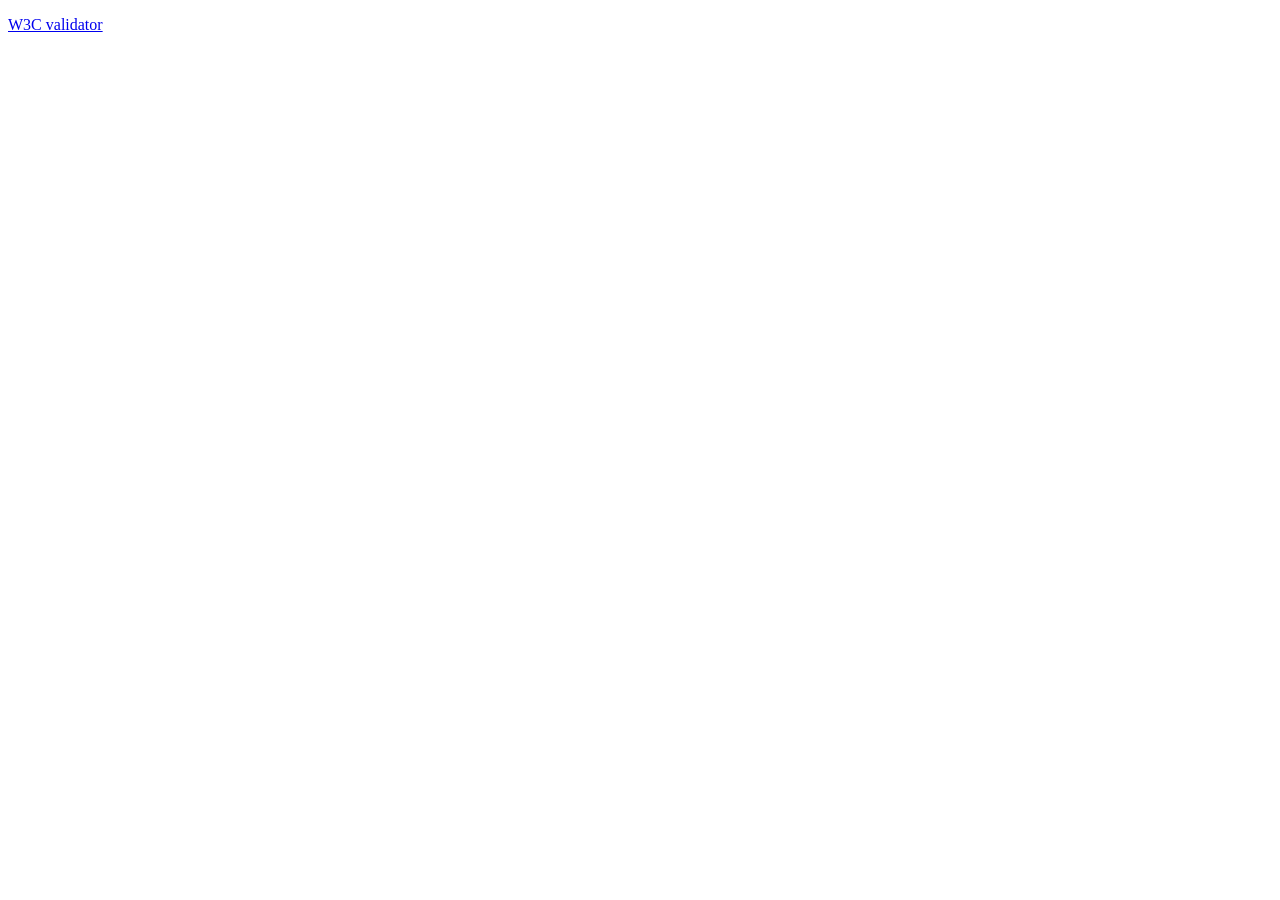
==== index.html @ 0163ed04 "Starter Code" ====
<!doctype html>
<html lang="en">

<!--
WRITTEN BY: Your name here
EMAIL: Your email here
-->

<head>
  <meta charset="utf-8">
  <meta name="author" content="Your name here">
  <meta name="description" content="description of your page">
   <!-- you would link to an external stylesheet here! -->
   <!-- you would also link to Bootstrap here! -->
  <title>title here</title>
</head>
<body>
  <p>
    <a href="http://validator.w3.org/check?uri=referer">
       W3C validator
    </a>
  </p>
</body>
</html>
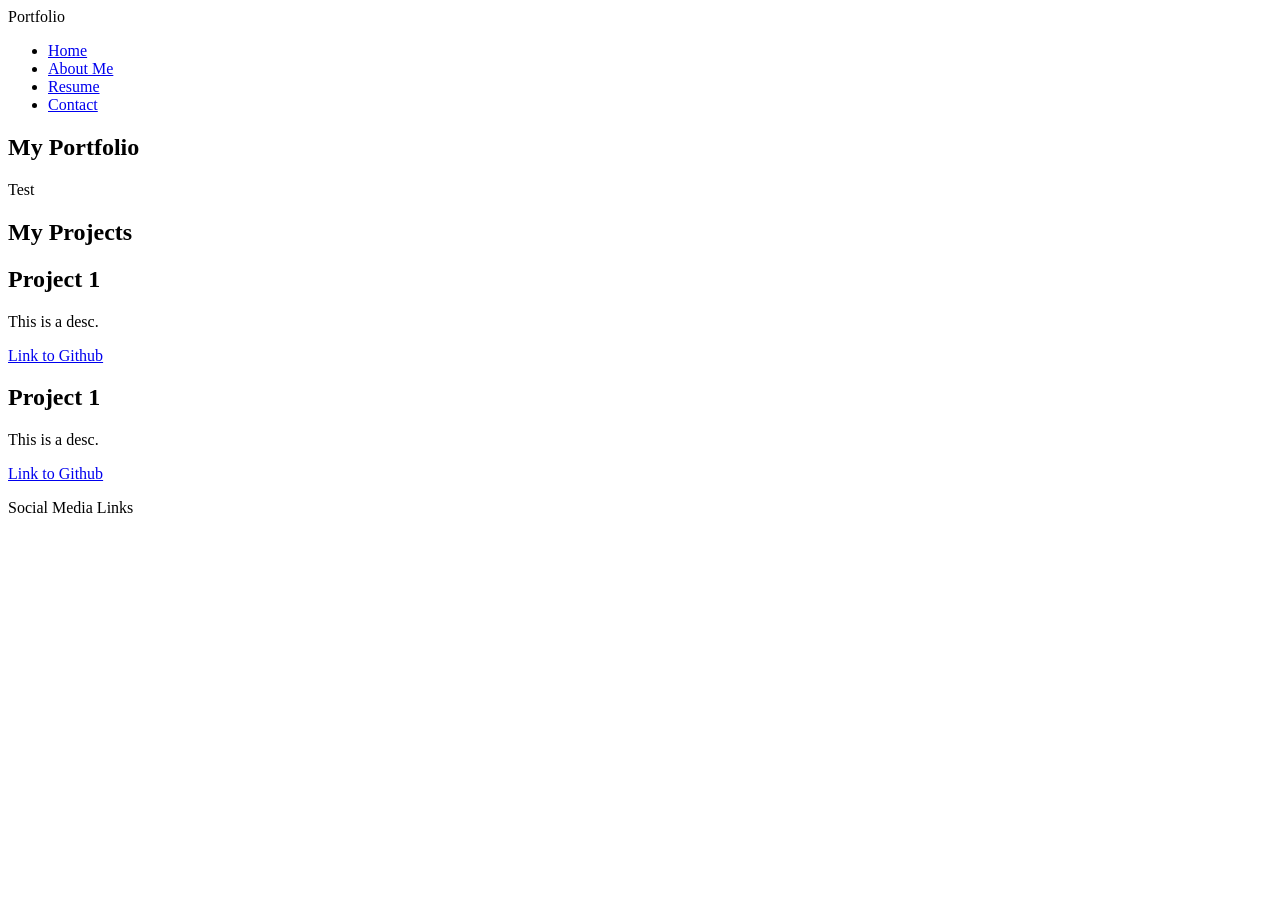
==== commit 6c96b951: "Added other files and basic html start" ====
--- a/index.html
+++ b/index.html
@@ -2,23 +2,57 @@
 <html lang="en">
 
 <!--
-WRITTEN BY: Your name here
-EMAIL: Your email here
+WRITTEN BY: Michael Nguyen
+EMAIL: michan14@uci.edu
 -->
 
 <head>
-  <meta charset="utf-8">
-  <meta name="author" content="Your name here">
-  <meta name="description" content="description of your page">
-   <!-- you would link to an external stylesheet here! -->
-   <!-- you would also link to Bootstrap here! -->
-  <title>title here</title>
+    <meta charset="utf-8">
+    <meta name="author" content="Michael Nguyen">
+    <meta name="description" content="Michael Nguyen;s Portfolio">
+    <meta name="viewport" content="width=device-width, initial-scale=1.0">
+    <link rel="stylesheet" href="cssFiles/style.css">
+    <!-- you would also link to Bootstrap here! -->
+    <title>Michael's Portfolio</title>
 </head>
+
 <body>
-  <p>
-    <a href="http://validator.w3.org/check?uri=referer">
-       W3C validator
-    </a>
-  </p>
+    <header>
+        <nav>
+            <div class="name">Portfolio</div>
+            <ul class="links">
+                <li><a href="index.html">Home</a></li>
+                <li><a href="about.html">About Me</a></li>
+                <li><a href="resume.html">Resume</a></li>
+                <li><a href="contact.html">Contact</a></li>
+            </ul>
+        </nav>
+    </header>
+
+    <main>
+        <section id = "intro">
+            <h1>My Portfolio</h1>
+            <p>Test</p>
+        </section>
+
+        <section id="projects">
+            <h1>My Projects</h1>
+            <div class="project_section">
+                <h2>Project 1</h2>
+                <p>This is a desc.</p>
+                <a href="#">Link to Github</a>
+            </div>
+            <div class="project_section">
+                <h2>Project 1</h2>
+                <p>This is a desc.</p>
+                <a href="#">Link to Github</a>
+            </div>
+        </section>
+
+        <footer>
+            <p>Social Media Links</p>
+        </footer>
+    </main>
+
 </body>
 </html>
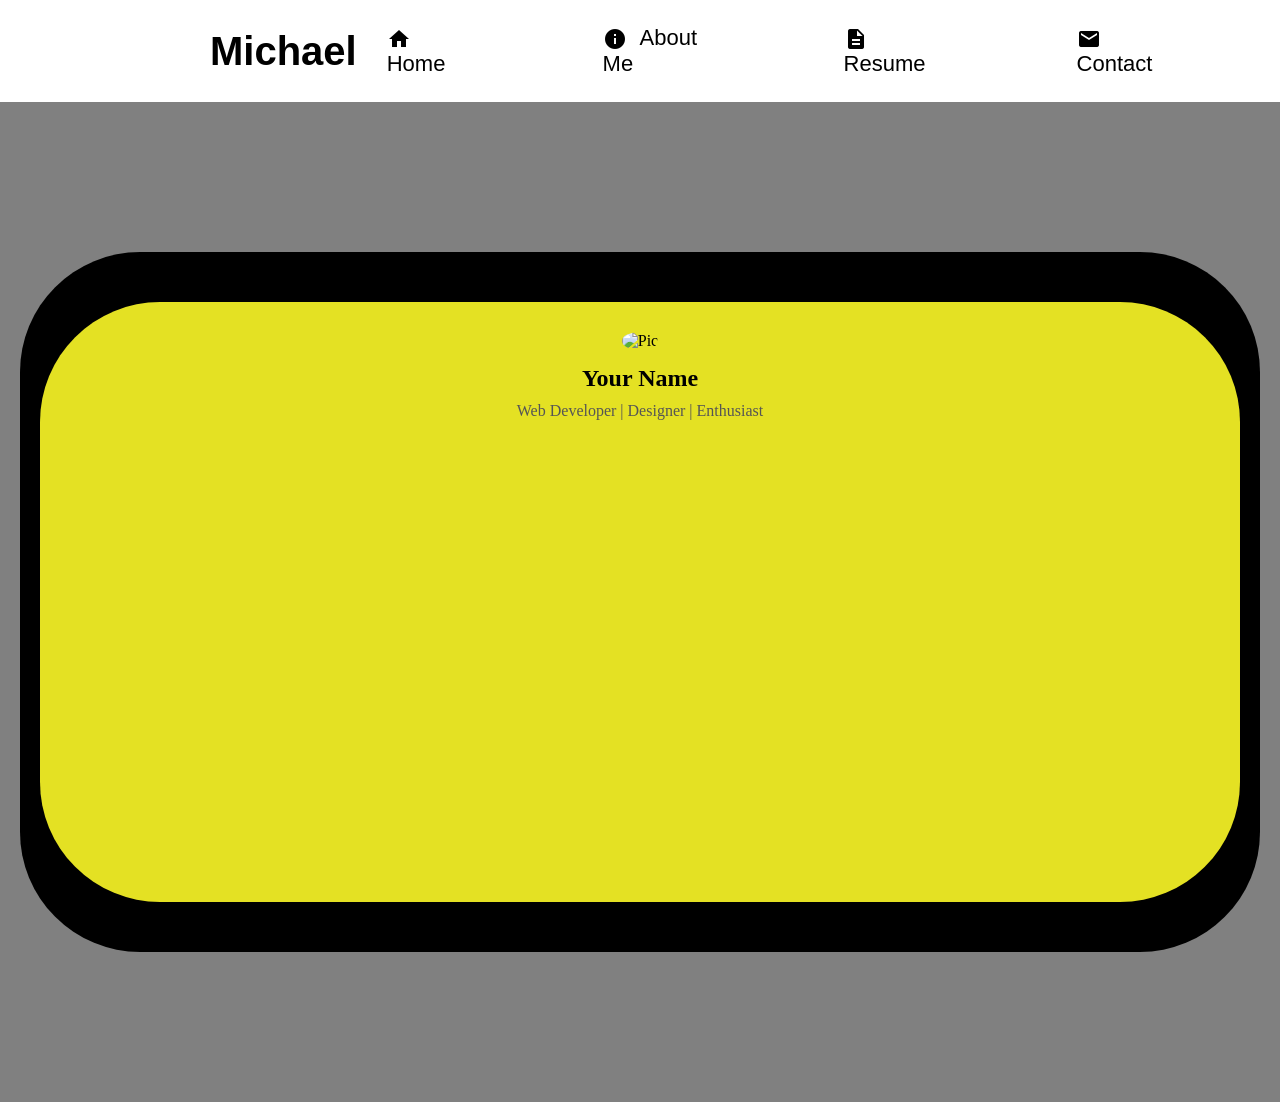
==== commit a6ea4b79: "Got a background" ====
--- a/index.html
+++ b/index.html
@@ -9,50 +9,36 @@
 <head>
     <meta charset="utf-8">
     <meta name="author" content="Michael Nguyen">
-    <meta name="description" content="Michael Nguyen;s Portfolio">
+    <meta name="description" content="Michael Nguyen's Portfolio">
     <meta name="viewport" content="width=device-width, initial-scale=1.0">
     <link rel="stylesheet" href="cssFiles/style.css">
+    <link href="https://fonts.googleapis.com/icon?family=Material+Icons" rel="stylesheet">
     <!-- you would also link to Bootstrap here! -->
     <title>Michael's Portfolio</title>
 </head>
 
 <body>
     <header>
-        <nav>
-            <div class="name">Portfolio</div>
-            <ul class="links">
-                <li><a href="index.html">Home</a></li>
-                <li><a href="about.html">About Me</a></li>
-                <li><a href="resume.html">Resume</a></li>
-                <li><a href="contact.html">Contact</a></li>
-            </ul>
-        </nav>
+        <div class="name">Michael</div>
+            <nav>
+                <a href="index.html"><span class="material-icons">home</span> Home</a>
+                <a href="about.html"><span class="material-icons">info</span> About Me</a>
+                <a href="resume.html"><span class="material-icons">description</span> Resume</a>
+                <a href="contact.html"><span class="material-icons">mail</span> Contact</a>
+            </nav>        
     </header>
-
-    <main>
-        <section id = "intro">
-            <h1>My Portfolio</h1>
-            <p>Test</p>
-        </section>
-
-        <section id="projects">
-            <h1>My Projects</h1>
-            <div class="project_section">
-                <h2>Project 1</h2>
-                <p>This is a desc.</p>
-                <a href="#">Link to Github</a>
+    <div class="outer-background-wrapper">
+        <div class="outer-background">
+            <div class="inner-background">
+                <img src="#" alt="Pic" class="profile-picture">
+                <div class="info">
+                    <h3>Your Name</h3>
+                    <p>Web Developer | Designer | Enthusiast</p>
+                </div>
             </div>
-            <div class="project_section">
-                <h2>Project 1</h2>
-                <p>This is a desc.</p>
-                <a href="#">Link to Github</a>
-            </div>
-        </section>
-
-        <footer>
-            <p>Social Media Links</p>
-        </footer>
-    </main>
+        </div>
+    </div>
+    
 
 </body>
-</html>
+</html>
--- a/cssFiles/style.css
+++ b/cssFiles/style.css
@@ -0,0 +1,104 @@
+* {
+    margin: 0;
+    padding: 0;
+    box-sizing: border-box;
+}
+
+.material-icons {
+    color: black;
+    vertical-align: middle;
+    margin-right: 8px;
+}
+
+header {
+    background: white;
+    padding: 10px;
+    position: sticky;
+    top: 0;
+    z-index: 1000;
+    display: flex;
+    justify-content: space-between;
+    align-items: center;
+    
+}
+
+.name {
+    font-size: 40px;
+    font-weight: bold;
+    color: black;
+    display: flex;
+    align-items: center;
+    font-family:'Gill Sans', 'Gill Sans MT', Calibri, 'Trebuchet MS', sans-serif;
+    margin-left: 200px;
+}
+
+nav {
+    display: flex;
+    gap: 5px;
+}
+
+nav a {
+    color: black;
+    text-decoration: none;
+    padding: 15px 30px;
+    font-family: 'Gill Sans', 'Gill Sans MT', Calibri, 'Trebuchet MS', sans-serif;
+    transition: background 0.3s;
+    margin-right: 80px;
+    font-size: 22px;
+}
+
+nav a:hover {
+    background: rgb(224, 219, 219);
+}
+
+.outer-background {
+    background-color: black;
+    border-radius: 120px;
+    padding: 20px;
+    max-width: 1300px;
+    min-height: 700px;
+    margin: 100px auto;
+    display: flex;
+    justify-content: center;
+    align-items: center;
+}
+
+.inner-background {
+    background-color: rgb(228, 225, 35);
+    border-radius: 120px;
+    padding: 30px;
+    min-height: 600px;
+    min-width: 1200px;
+    text-align: center;
+}
+
+.outer-background-wrapper {
+    background-color: grey;
+    padding: 40px;
+    max-width: 3000px;
+    min-height: 1000px;
+    margin: auto;
+    display: flex;
+    justify-content: center;
+    align-items: center;
+}
+
+.profile-picture {
+    width: 100px;
+    height: 100px;
+    border-radius: 50%; /* Makes the image circular */
+    object-fit: cover;
+    margin-bottom: 15px;
+}
+
+.info h3 {
+    margin: 0;
+    font-size: 1.5em;
+    color: black;
+}
+
+.info p {
+    margin-top: 10px;
+    font-size: 1em;
+    color: #555;
+}
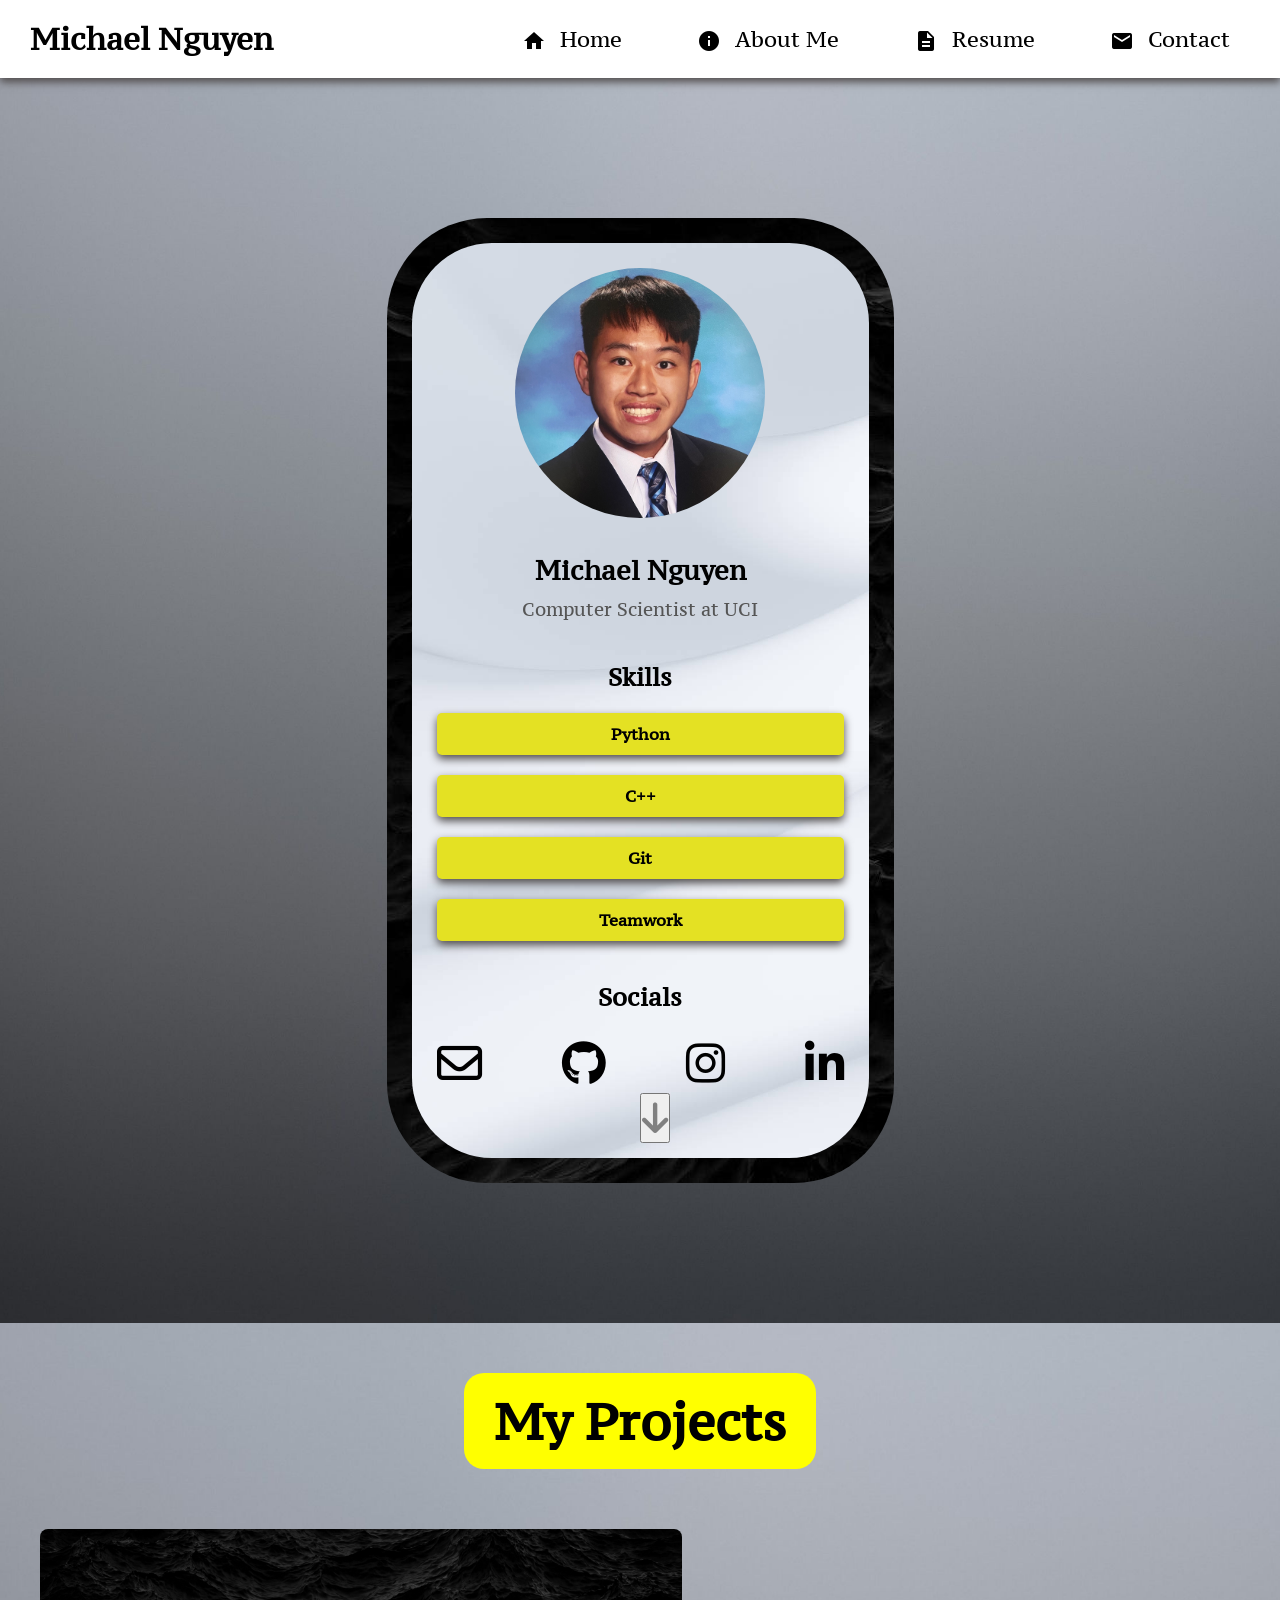
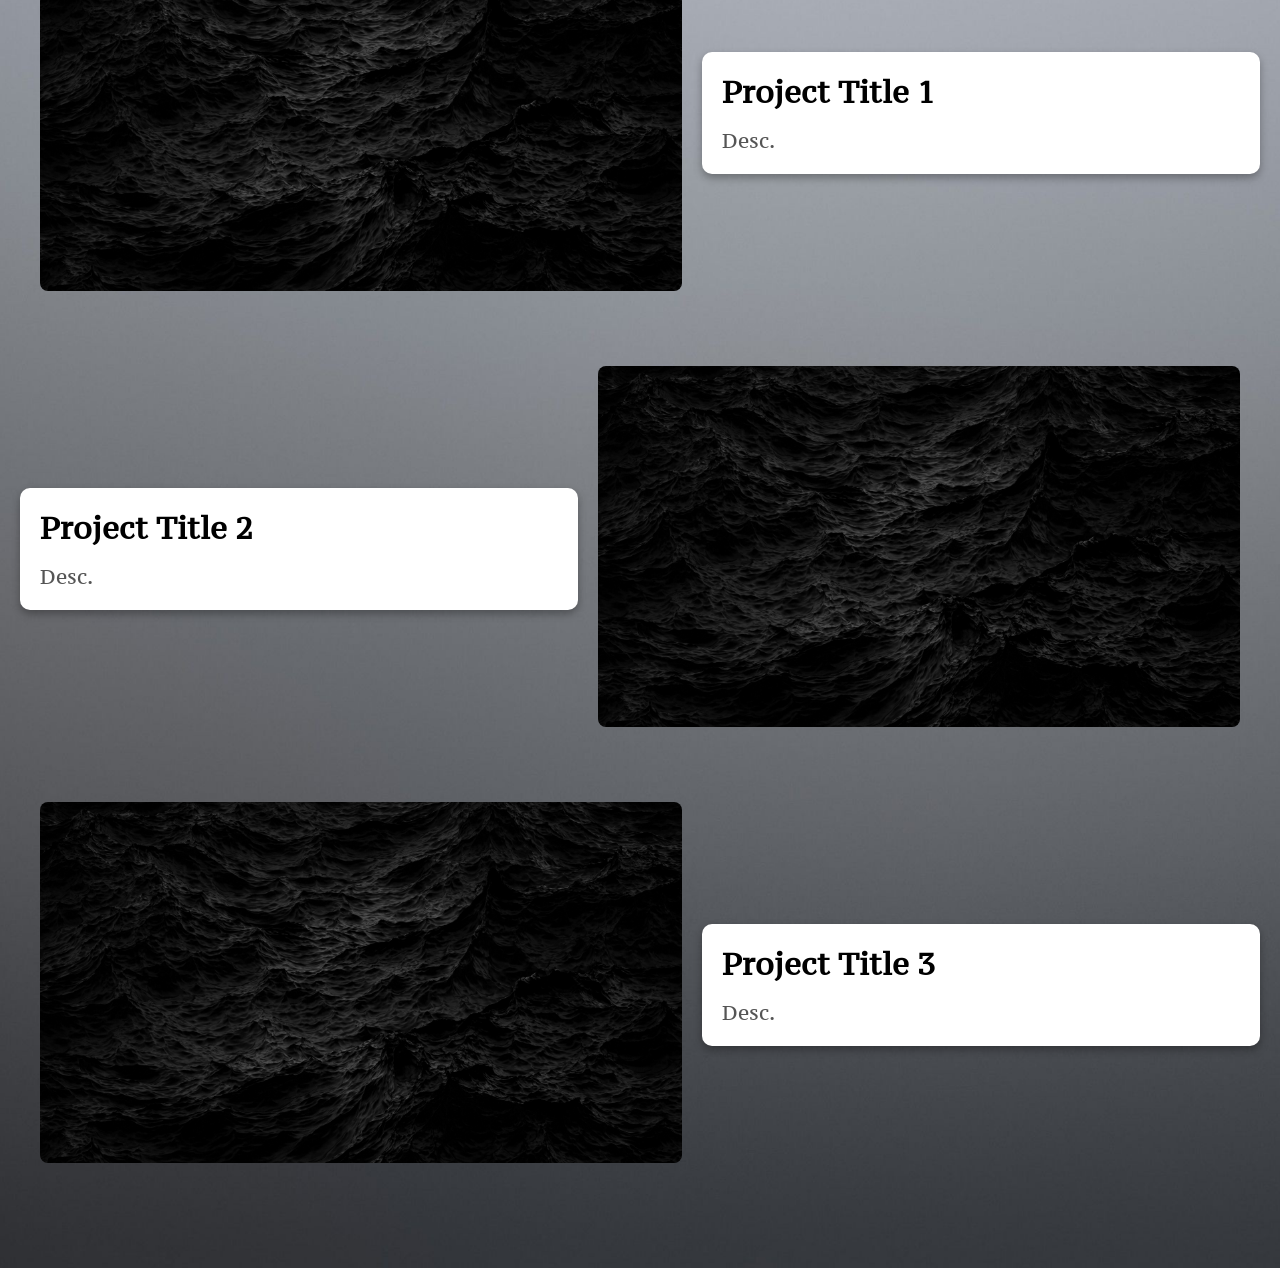
==== commit 29649999: "Almost finished home page" ====
--- a/index.html
+++ b/index.html
@@ -12,14 +12,19 @@
     <meta name="description" content="Michael Nguyen's Portfolio">
     <meta name="viewport" content="width=device-width, initial-scale=1.0">
     <link rel="stylesheet" href="cssFiles/style.css">
+    <link rel="stylesheet" href="cssFiles/resolution.css">
     <link href="https://fonts.googleapis.com/icon?family=Material+Icons" rel="stylesheet">
+    <link href="https://fonts.googleapis.com/css2?family=PT+Serif+Caption:ital@0;1&display=swap" rel="stylesheet">
+    <link href="https://cdnjs.cloudflare.com/ajax/libs/font-awesome/6.0.0-beta3/css/all.min.css" rel="stylesheet">
     <!-- you would also link to Bootstrap here! -->
     <title>Michael's Portfolio</title>
 </head>
 
 <body>
+
+    <!-- Header -->
     <header>
-        <div class="name">Michael</div>
+        <div class="name">Michael Nguyen</div>
             <nav>
                 <a href="index.html"><span class="material-icons">home</span> Home</a>
                 <a href="about.html"><span class="material-icons">info</span> About Me</a>
@@ -27,18 +32,92 @@
                 <a href="contact.html"><span class="material-icons">mail</span> Contact</a>
             </nav>        
     </header>
+
+    <!-- Backgrounds -->
     <div class="outer-background-wrapper">
         <div class="outer-background">
             <div class="inner-background">
-                <img src="#" alt="Pic" class="profile-picture">
-                <div class="info">
-                    <h3>Your Name</h3>
-                    <p>Web Developer | Designer | Enthusiast</p>
-                </div>
+                <img src="imgs/mePic.jpg" alt="Michael Nguyen Picture" class="profile-picture">
+
+                <!-- Info -->
+                <section class="info">
+                    <h2>Michael Nguyen</h2>
+                    <p>Computer Scientist at UCI</p>
+                </section>
+                
+                <!-- Skill Boxes -->
+                <section class="skills-section">
+                    <h2>Skills</h2>
+                    <div class="skills">
+                        <div class="skill-box">Python</div>
+                        <div class="skill-box">C++</div>
+                        <div class="skill-box">Git</div>
+                        <div class="skill-box">Teamwork</div>
+                    </div>
+                </section>
+                
+                <!-- Socials -->
+                <section class="contact-section">
+                    <h2>Socials</h2>
+                    <div class="social-media">
+                        <a href="mailto:michael_n35@yahoo.com" target="_blank" class="social-icon">
+                            <i class="fa-regular fa-envelope"></i>
+                        </a>
+                        <a href="https://github.com/Cerion01" target="_blank" class="social-icon">
+                            <i class="fab fa-github"></i>
+                        </a>
+                        <a href="https://www.instagram.com/m1chael_w1n/" target="_blank" class="social-icon">
+                            <i class="fab fa-instagram"></i>
+                        </a>
+                        <a href="https://www.linkedin.com/in/michael-nguyen-cerion01/" target="_blank" class="social-icon">
+                            <i class="fab fa-linkedin-in"></i>
+                        </a>
+                    </div>
+                    <div class="arrow">
+                        <button class="scroll-arrow">
+                            <i class="fas fa-arrow-down"></i>
+                        </button>
+                    </div>
+                </section>
             </div>
         </div>
     </div>
-    
 
+    <!-- Projects -->
+    <section id="projects">
+        <h2>My Projects</h2>
+
+        <div class="project">
+            <div class="project-image">
+                <img src="imgs/blackBackground.jpg" alt="Project 1">
+            </div>
+            <div class="project-text">
+                <h3>Project Title 1</h3>
+                <p>Desc.</p>
+            </div>
+        </div>
+
+        <div class="project reverse">
+            <div class="project-image">
+                <img src="imgs/blackBackground.jpg" alt="Project 2">
+            </div>
+            <div class="project-text">
+                <h3>Project Title 2</h3>
+                <p>Desc.</p>
+            </div>
+        </div>
+
+        <div class="project">
+            <div class="project-image">
+                <img src="imgs/blackBackground.jpg" alt="Project 3">
+            </div>
+            <div class="project-text">
+                <h3>Project Title 3</h3>
+                <p>Desc.</p>
+            </div>
+        </div>
+    </section>
+
+    <script src="script.js"></script><script src="script.js"></script>
 </body>
-</html>+</html>
--- a/cssFiles/style.css
+++ b/cssFiles/style.css
@@ -2,6 +2,7 @@
     margin: 0;
     padding: 0;
     box-sizing: border-box;
+    font-family: 'PT Serif Caption', serif;
 }
 
 .material-icons {
@@ -19,17 +20,17 @@
     display: flex;
     justify-content: space-between;
     align-items: center;
-    
+    box-shadow: 0 4px 8px rgb(80, 76, 76);
 }
 
 .name {
-    font-size: 40px;
+    font-size: 30px;
     font-weight: bold;
     color: black;
     display: flex;
     align-items: center;
-    font-family:'Gill Sans', 'Gill Sans MT', Calibri, 'Trebuchet MS', sans-serif;
-    margin-left: 200px;
+    font-family: 'PT Serif Caption', serif;
+    margin-left: 20px;
 }
 
 nav {
@@ -41,10 +42,10 @@
     color: black;
     text-decoration: none;
     padding: 15px 30px;
-    font-family: 'Gill Sans', 'Gill Sans MT', Calibri, 'Trebuchet MS', sans-serif;
+    font-family: 'PT Serif Caption', serif;
     transition: background 0.3s;
-    margin-right: 80px;
-    font-size: 22px;
+    margin-right: 10px;
+    font-size: 21px;
 }
 
 nav a:hover {
@@ -52,11 +53,11 @@
 }
 
 .outer-background {
-    background-color: black;
-    border-radius: 120px;
-    padding: 20px;
-    max-width: 1300px;
-    min-height: 700px;
+    background-image: url(../imgs/blackBackground.jpg);
+    border-radius: 100px;
+    padding: 40px;
+    max-width: 1600px;
+    min-height: 800px;
     margin: 100px auto;
     display: flex;
     justify-content: center;
@@ -64,16 +65,22 @@
 }
 
 .inner-background {
-    background-color: rgb(228, 225, 35);
-    border-radius: 120px;
-    padding: 30px;
-    min-height: 600px;
-    min-width: 1200px;
+    background-image: url(../imgs/whiteBackground.jpg);
+    border-radius: 80px;
+    padding: 40px;
+    min-height: 720px;
+    min-width: 1400px;
     text-align: center;
+    background-size: cover;
+    background-repeat: no-repeat;
+    background-position: 0 0;
+    animation: moveBackground 40s linear infinite;
 }
 
 .outer-background-wrapper {
-    background-color: grey;
+    background-image: url(../imgs/grayBackground.jpg);
+    background-size: cover;
+    background-position: center center;
     padding: 40px;
     max-width: 3000px;
     min-height: 1000px;
@@ -84,21 +91,177 @@
 }
 
 .profile-picture {
-    width: 100px;
-    height: 100px;
-    border-radius: 50%; /* Makes the image circular */
+    width: 300px;
+    height: 300px;
+    border-radius: 50%;
     object-fit: cover;
-    margin-bottom: 15px;
-}
-
-.info h3 {
+    margin-bottom: 30px;
+}
+
+.info h2 {
     margin: 0;
-    font-size: 1.5em;
-    color: black;
+    font-size: 30px;
+    color: black;
+    font-family: 'PT Serif Caption', serif;
 }
 
 .info p {
     margin-top: 10px;
-    font-size: 1em;
+    font-size: 20px;
     color: #555;
-}+    font-family: 'PT Serif Caption', serif;
+}
+
+.skills-section, .contact-section {
+    text-align: center;
+    margin: 40px auto;
+    max-width: 800px;
+    font-family: 'PT Serif Caption', serif;
+}
+
+.skills {
+    display: flex;
+    justify-content: space-around;
+    margin-top: 20px;
+    font-family: 'PT Serif Caption', serif;
+}
+
+.skill-box {
+    background: rgb(228, 225, 35);
+    padding: 10px 20px;
+    border-radius: 5px;
+    box-shadow: 0 4px 8px rgb(80, 76, 76);
+    font-weight: bold;
+    font-family: 'PT Serif Caption', serif;
+}
+
+.social-media {
+    display: flex;
+    justify-content: center;
+    gap: 80px;
+    margin-top: 20px;
+}
+
+.social-icon {
+    text-decoration: none;
+    color: #000000;
+    font-size: 45px;
+    transition: color 0.3s ease, transform 0.3s ease;
+}
+
+.social-icon:hover {
+    color: #0077b5;
+    transform: scale(1.2);
+}
+
+
+@keyframes moveBackground {
+    0% {
+        background-position: 0 0;
+    }
+    50% {
+        background-position: 100% 100%;
+    }
+    100% {
+        background-position: 0 0;
+    }
+}
+
+.scroll-arrow {
+    position: absolute;
+    font-size: 35px;
+    color: gray;
+    animation: bounce 1.5s infinite;
+}
+
+.scroll-arrow:hover {
+    color: black;
+}
+
+html {
+    scroll-behavior: smooth;
+}
+
+@keyframes bounce {
+    0%, 20%, 50%, 80%, 100% {
+        transform: translate(-50%, 0);
+    }
+    40% {
+        transform: translate(-50%, -10px);
+    }
+    60% {
+        transform: translate(-50%, -5px);
+    }
+}
+
+#projects {
+    padding: 50px 20px;
+    background-image: url(../imgs/grayBackground.jpg);
+    background-size: cover;
+    background-position: center center;
+    text-align: center;
+}
+
+#projects h2 {
+    font-size: 50px;
+    margin-bottom: 40px;
+    background-color: yellow;
+    padding: 15px 30px;
+    border-radius: 20px;
+    display: inline-block;
+    font-family: 'PT Serif Caption', serif;
+}
+
+.project {
+    display: flex;
+    justify-content: center;
+    align-items: center;
+    margin-bottom: 30px;
+}
+
+.project-image {
+    flex: 1;
+    max-width: 60%;
+    padding: 20px;
+}
+
+.project-image img {
+    width: 100%;
+    border-radius: 8px;
+    height: auto;
+}
+
+.project-text {
+    flex: 1;
+    max-width: 45%;
+    padding: 20px;
+    text-align: left;
+    background-color: white;
+    border-radius: 10px;
+    box-shadow: 0 4px 8px rgba(0, 0, 0, 0.3);
+    font-family: 'PT Serif Caption', serif;
+}
+
+.project-text h3 {
+    font-size: 30px;
+    margin-bottom: 15px;
+    font-family: 'PT Serif Caption', serif;
+}
+
+.project-text p {
+    font-size: 20px;
+    color: #555;
+    font-family: 'PT Serif Caption', serif;
+}
+
+.reverse {
+    flex-direction: row-reverse;
+}
+
+.reverse .project-image {
+    padding-right: 20px;
+}
+
+.reverse .project-text {
+    padding-left: 20px;
+}
--- a/cssFiles/resolution.css
+++ b/cssFiles/resolution.css
@@ -0,0 +1,143 @@
+@media (max-width: 1500px) {
+    .outer-background, .inner-background {
+        max-width: 95%;
+        padding: 25px;
+    }
+
+    .inner-background {
+        min-width: 100%;
+    }
+
+    .profile-picture {
+        width: 250px;
+        height: 250px;
+    }
+
+    .info h2 {
+        font-size: 26px;
+    }
+
+    .info p {
+        font-size: 18px;
+    }
+
+    .skills {
+        flex-direction: column;
+        gap: 20px;
+    }
+
+    .skill-box {
+        padding: 10px;
+    }
+}
+
+@media (max-width: 1200px) {
+    .outer-background, .inner-background {
+        max-width: 90%;
+        padding: 20px;
+    }
+
+    .inner-background {
+        min-width: 100%;
+    }
+
+    .profile-picture {
+        width: 200px;
+        height: 200px;
+    }
+
+    .info h2 {
+        font-size: 24px;
+    }
+
+    .info p {
+        font-size: 18px;
+    }
+
+    .skills {
+        flex-direction: column;
+    }
+}
+
+@media (max-width: 768px) {
+    header {
+        flex-direction: column;
+        padding: 20px;
+    }
+
+    .name {
+        font-size: 24px;
+        margin-left: 0;
+        text-align: center;
+    }
+
+    nav {
+        flex-wrap: wrap;
+        justify-content: center;
+        gap: 10px;
+    }
+
+    nav a {
+        padding: 10px 20px;
+        font-size: 18px;
+        margin-right: 0;
+    }
+
+    .outer-background-wrapper {
+        padding: 20px;
+    }
+
+    .skills {
+        flex-direction: column;
+        gap: 20px;
+    }
+
+    .skill-box {
+        padding: 10px;
+    }
+
+    .project {
+        flex-direction: column;
+        align-items: center;
+    }
+
+    .project-image, .project-text {
+        max-width: 100%;
+        padding: 10px;
+    }
+}
+
+@media (max-width: 550px) {
+    .social-media {
+        gap: 40px;
+    }
+}
+
+@media (max-width: 480px) {
+    .profile-picture {
+        width: 150px;
+        height: 150px;
+    }
+
+    .info h2 {
+        font-size: 20px;
+    }
+
+    .info p {
+        font-size: 16px;
+    }
+}
+
+@media (max-width: 420px) {
+    .social-media {
+        gap: 30px;
+    }
+
+    .social-icon {
+        font-size: 20px;
+    }
+
+    .scroll-arrow {
+        font-size: 20px;
+    }
+}
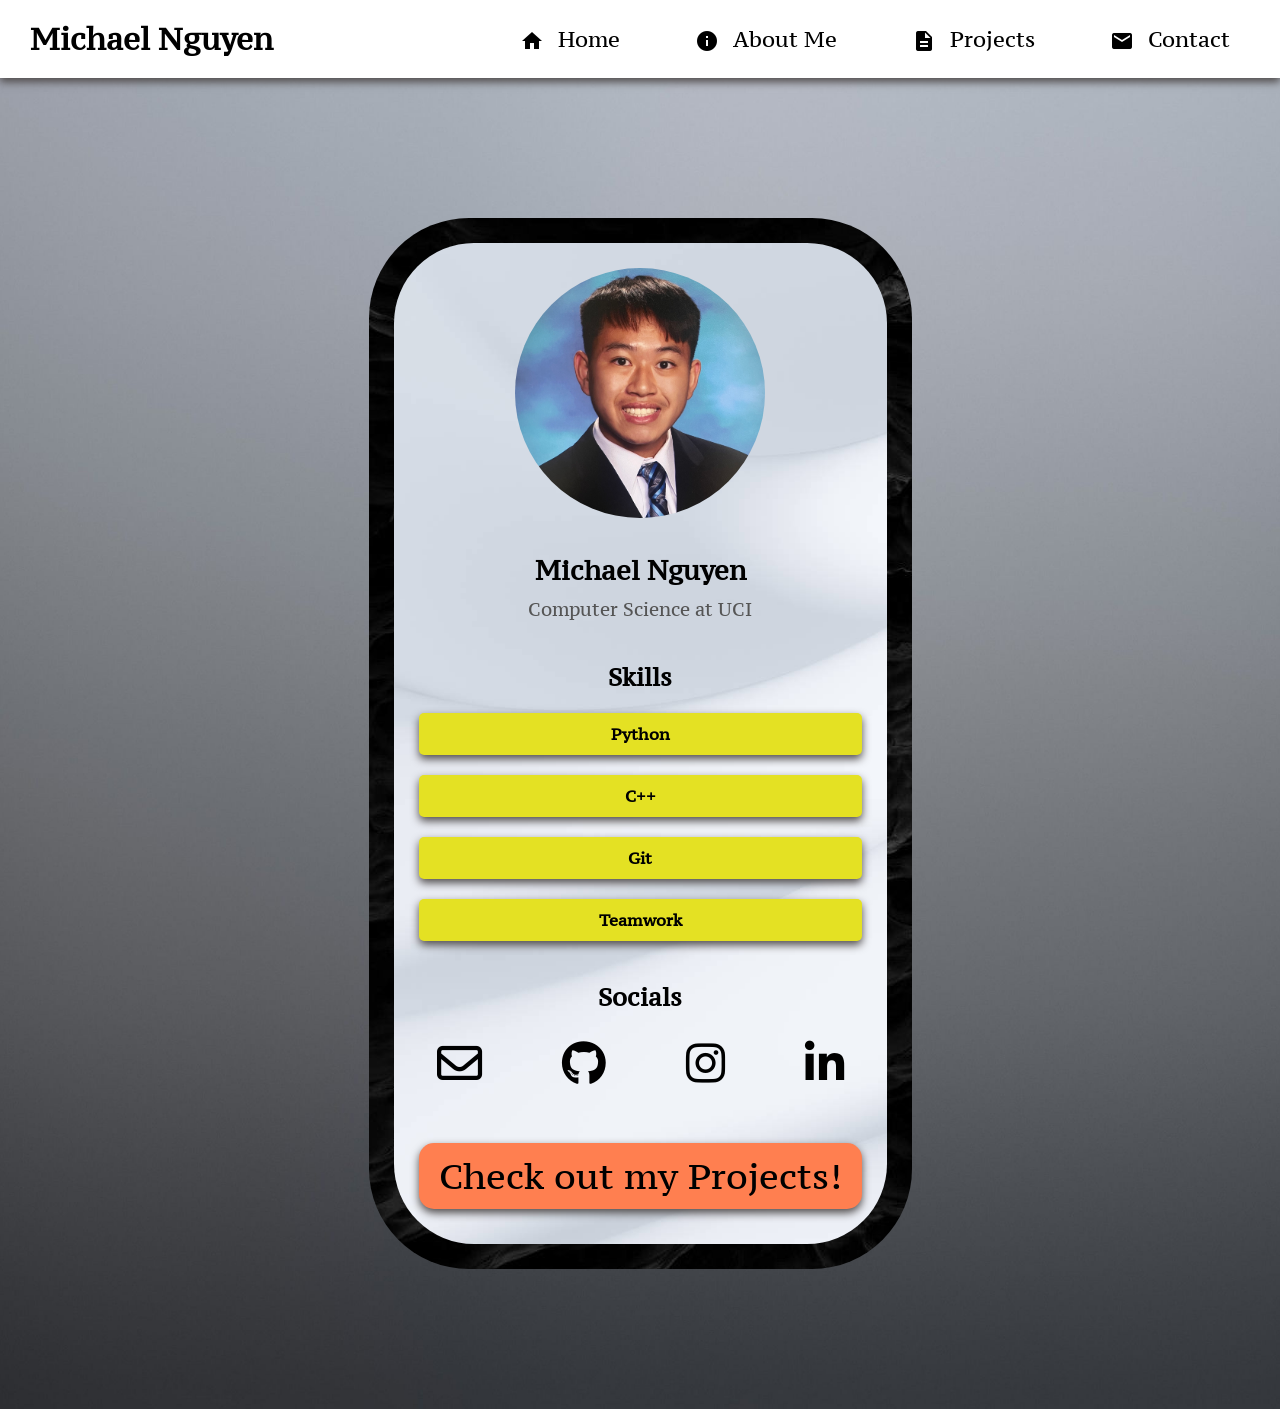
==== commit 21360886: "Moved projects to new page, added button" ====
--- a/index.html
+++ b/index.html
@@ -11,8 +11,8 @@
     <meta name="author" content="Michael Nguyen">
     <meta name="description" content="Michael Nguyen's Portfolio">
     <meta name="viewport" content="width=device-width, initial-scale=1.0">
-    <link rel="stylesheet" href="cssFiles/style.css">
-    <link rel="stylesheet" href="cssFiles/resolution.css">
+    <link rel="stylesheet" href="cssFiles/indexStyle.css">
+    <link rel="stylesheet" href="cssFiles/indexResolution.css">
     <link href="https://fonts.googleapis.com/icon?family=Material+Icons" rel="stylesheet">
     <link href="https://fonts.googleapis.com/css2?family=PT+Serif+Caption:ital@0;1&display=swap" rel="stylesheet">
     <link href="https://cdnjs.cloudflare.com/ajax/libs/font-awesome/6.0.0-beta3/css/all.min.css" rel="stylesheet">
@@ -28,7 +28,7 @@
             <nav>
                 <a href="index.html"><span class="material-icons">home</span> Home</a>
                 <a href="about.html"><span class="material-icons">info</span> About Me</a>
-                <a href="resume.html"><span class="material-icons">description</span> Resume</a>
+                <a href="projects.html"><span class="material-icons">description</span> Projects</a>
                 <a href="contact.html"><span class="material-icons">mail</span> Contact</a>
             </nav>        
     </header>
@@ -42,7 +42,7 @@
                 <!-- Info -->
                 <section class="info">
                     <h2>Michael Nguyen</h2>
-                    <p>Computer Scientist at UCI</p>
+                    <p>Computer Science at UCI</p>
                 </section>
                 
                 <!-- Skill Boxes -->
@@ -73,51 +73,17 @@
                             <i class="fab fa-linkedin-in"></i>
                         </a>
                     </div>
-                    <div class="arrow">
-                        <button class="scroll-arrow">
-                            <i class="fas fa-arrow-down"></i>
-                        </button>
-                    </div>
                 </section>
+
+                <!-- Projects Button -->
+                <section>
+                    <a href="projects.html" class="projects-button">
+                        Check out my Projects!
+                    </a>
+                </section>
+
             </div>
         </div>
     </div>
-
-    <!-- Projects -->
-    <section id="projects">
-        <h2>My Projects</h2>
-
-        <div class="project">
-            <div class="project-image">
-                <img src="imgs/blackBackground.jpg" alt="Project 1">
-            </div>
-            <div class="project-text">
-                <h3>Project Title 1</h3>
-                <p>Desc.</p>
-            </div>
-        </div>
-
-        <div class="project reverse">
-            <div class="project-image">
-                <img src="imgs/blackBackground.jpg" alt="Project 2">
-            </div>
-            <div class="project-text">
-                <h3>Project Title 2</h3>
-                <p>Desc.</p>
-            </div>
-        </div>
-
-        <div class="project">
-            <div class="project-image">
-                <img src="imgs/blackBackground.jpg" alt="Project 3">
-            </div>
-            <div class="project-text">
-                <h3>Project Title 3</h3>
-                <p>Desc.</p>
-            </div>
-        </div>
-    </section>
-
-    <script src="script.js"></script><script src="script.js"></script>
 </body>
 </html>
--- a/cssFiles/indexStyle.css
+++ b/cssFiles/indexStyle.css
@@ -0,0 +1,201 @@
+* {
+    margin: 0;
+    padding: 0;
+    box-sizing: border-box;
+    font-family: 'PT Serif Caption', serif;
+}
+
+.material-icons {
+    color: black;
+    vertical-align: middle;
+    margin-right: 8px;
+}
+
+header {
+    background: white;
+    padding: 10px;
+    position: sticky;
+    top: 0;
+    z-index: 1000;
+    display: flex;
+    justify-content: space-between;
+    align-items: center;
+    box-shadow: 0 4px 8px rgb(80, 76, 76);
+}
+
+.name {
+    font-size: 30px;
+    font-weight: bold;
+    color: black;
+    display: flex;
+    align-items: center;
+    font-family: 'PT Serif Caption', serif;
+    margin-left: 20px;
+}
+
+nav {
+    display: flex;
+    gap: 5px;
+}
+
+nav a {
+    color: black;
+    text-decoration: none;
+    padding: 15px 30px;
+    font-family: 'PT Serif Caption', serif;
+    transition: background 0.3s;
+    margin-right: 10px;
+    font-size: 21px;
+}
+
+nav a:hover {
+    background: rgb(224, 219, 219);
+}
+
+.outer-background {
+    background-image: url(../imgs/blackBackground.jpg);
+    border-radius: 100px;
+    padding: 40px;
+    max-width: 1600px;
+    min-height: 1000px;
+    margin: 100px auto;
+    display: flex;
+    justify-content: center;
+    align-items: center;
+}
+
+.inner-background {
+    background-image: url(../imgs/whiteBackground.jpg);
+    border-radius: 80px;
+    padding: 40px;
+    min-height: 900px;
+    min-width: 1400px;
+    text-align: center;
+    background-size: cover;
+    background-repeat: no-repeat;
+    background-position: 0 0;
+    animation: moveBackground 40s linear infinite;
+}
+
+.outer-background-wrapper {
+    background-image: url(../imgs/grayBackground.jpg);
+    background-size: cover;
+    background-position: center center;
+    padding: 40px;
+    max-width: 3000px;
+    min-height: 1000px;
+    margin: auto;
+    display: flex;
+    justify-content: center;
+    align-items: center;
+}
+
+.profile-picture {
+    width: 300px;
+    height: 300px;
+    border-radius: 50%;
+    object-fit: cover;
+    margin-bottom: 30px;
+}
+
+.info h2 {
+    margin: 0;
+    font-size: 30px;
+    color: black;
+    font-family: 'PT Serif Caption', serif;
+}
+
+.info p {
+    margin-top: 10px;
+    font-size: 20px;
+    color: #555;
+    font-family: 'PT Serif Caption', serif;
+}
+
+.skills-section, .contact-section {
+    text-align: center;
+    margin: 40px auto;
+    max-width: 800px;
+    font-family: 'PT Serif Caption', serif;
+}
+
+.skills {
+    display: flex;
+    justify-content: space-around;
+    margin-top: 20px;
+    font-family: 'PT Serif Caption', serif;
+}
+
+.skill-box {
+    background: rgb(228, 225, 35);
+    padding: 10px 20px;
+    border-radius: 5px;
+    box-shadow: 0 4px 8px rgb(80, 76, 76);
+    font-weight: bold;
+    font-family: 'PT Serif Caption', serif;
+}
+
+.social-media {
+    display: flex;
+    justify-content: center;
+    gap: 80px;
+    margin-top: 20px;
+}
+
+.social-icon {
+    text-decoration: none;
+    color: #000000;
+    font-size: 45px;
+    transition: color 0.3s ease, transform 0.3s ease;
+}
+
+.social-icon:hover {
+    color: #0077b5;
+    transform: scale(1.2);
+}
+
+
+@keyframes moveBackground {
+    0% {
+        background-position: 0 0;
+    }
+    50% {
+        background-position: 100% 100%;
+    }
+    100% {
+        background-position: 0 0;
+    }
+}
+
+.projects-button {
+    display: inline-block;
+    padding: 10px 20px;
+    background-color: #ff7f50;
+    color: black;
+    font-size: 35px;
+    text-decoration: none;
+    border-radius: 15px;
+    text-align: center;
+    cursor: pointer;
+    box-shadow: 0 4px 8px rgb(80, 76, 76);
+    transition: background-color 0.3s ease, transform 0.3s ease;
+    animation: bounce 1s ease infinite;
+    position: relative;
+    margin: 10px auto;
+}
+
+.projects-button:hover {
+    background-color: #da6d46;
+}
+
+@keyframes bounce {
+    0%, 20%, 50%, 80%, 100% {
+        transform: translateY(0);
+    }
+    40% {
+        transform: translateY(-10px);
+    }
+    60% {
+        transform: translateY(-5px);
+    }
+}
--- a/cssFiles/indexResolution.css
+++ b/cssFiles/indexResolution.css
@@ -0,0 +1,147 @@
+@media (max-width: 1500px) {
+    .outer-background, .inner-background {
+        max-width: 95%;
+        padding: 25px;
+    }
+
+    .inner-background {
+        min-width: 100%;
+    }
+
+    .profile-picture {
+        width: 250px;
+        height: 250px;
+    }
+
+    .info h2 {
+        font-size: 26px;
+    }
+
+    .info p {
+        font-size: 18px;
+    }
+
+    .skills {
+        flex-direction: column;
+        gap: 20px;
+    }
+
+    .skill-box {
+        padding: 10px;
+    }
+}
+
+@media (max-width: 1200px) {
+    .outer-background, .inner-background {
+        max-width: 90%;
+        padding: 20px;
+    }
+
+    .inner-background {
+        min-width: 100%;
+    }
+
+    .profile-picture {
+        width: 200px;
+        height: 200px;
+    }
+
+    .info h2 {
+        font-size: 24px;
+    }
+
+    .info p {
+        font-size: 18px;
+    }
+
+    .skills {
+        flex-direction: column;
+    }
+}
+
+@media (max-width: 768px) {
+    header {
+        flex-direction: column;
+        padding: 20px;
+    }
+
+    .name {
+        font-size: 24px;
+        margin-left: 0;
+        text-align: center;
+    }
+
+    nav {
+        flex-wrap: wrap;
+        justify-content: center;
+        gap: 10px;
+    }
+
+    nav a {
+        padding: 10px 20px;
+        font-size: 18px;
+        margin-right: 0;
+    }
+
+    .outer-background-wrapper {
+        padding: 20px;
+    }
+
+    .skills {
+        flex-direction: column;
+        gap: 20px;
+    }
+
+    .skill-box {
+        padding: 10px;
+    }
+
+    .project {
+        flex-direction: column;
+        align-items: center;
+    }
+
+    .project-image, .project-text {
+        max-width: 100%;
+        padding: 10px;
+    }
+}
+
+@media (max-width: 550px) {
+    .social-media {
+        gap: 40px;
+    }
+}
+
+@media (max-width: 480px) {
+    .profile-picture {
+        width: 150px;
+        height: 150px;
+    }
+
+    .info h2 {
+        font-size: 20px;
+    }
+
+    .info p {
+        font-size: 16px;
+    }
+}
+
+@media (max-width: 420px) {
+    .social-media {
+        gap: 30px;
+    }
+
+    .social-icon {
+        font-size: 20px;
+    }
+
+    .scroll-arrow {
+        font-size: 20px;
+    }
+    
+    .projects-button {
+        font-size: 20px;
+    }
+}
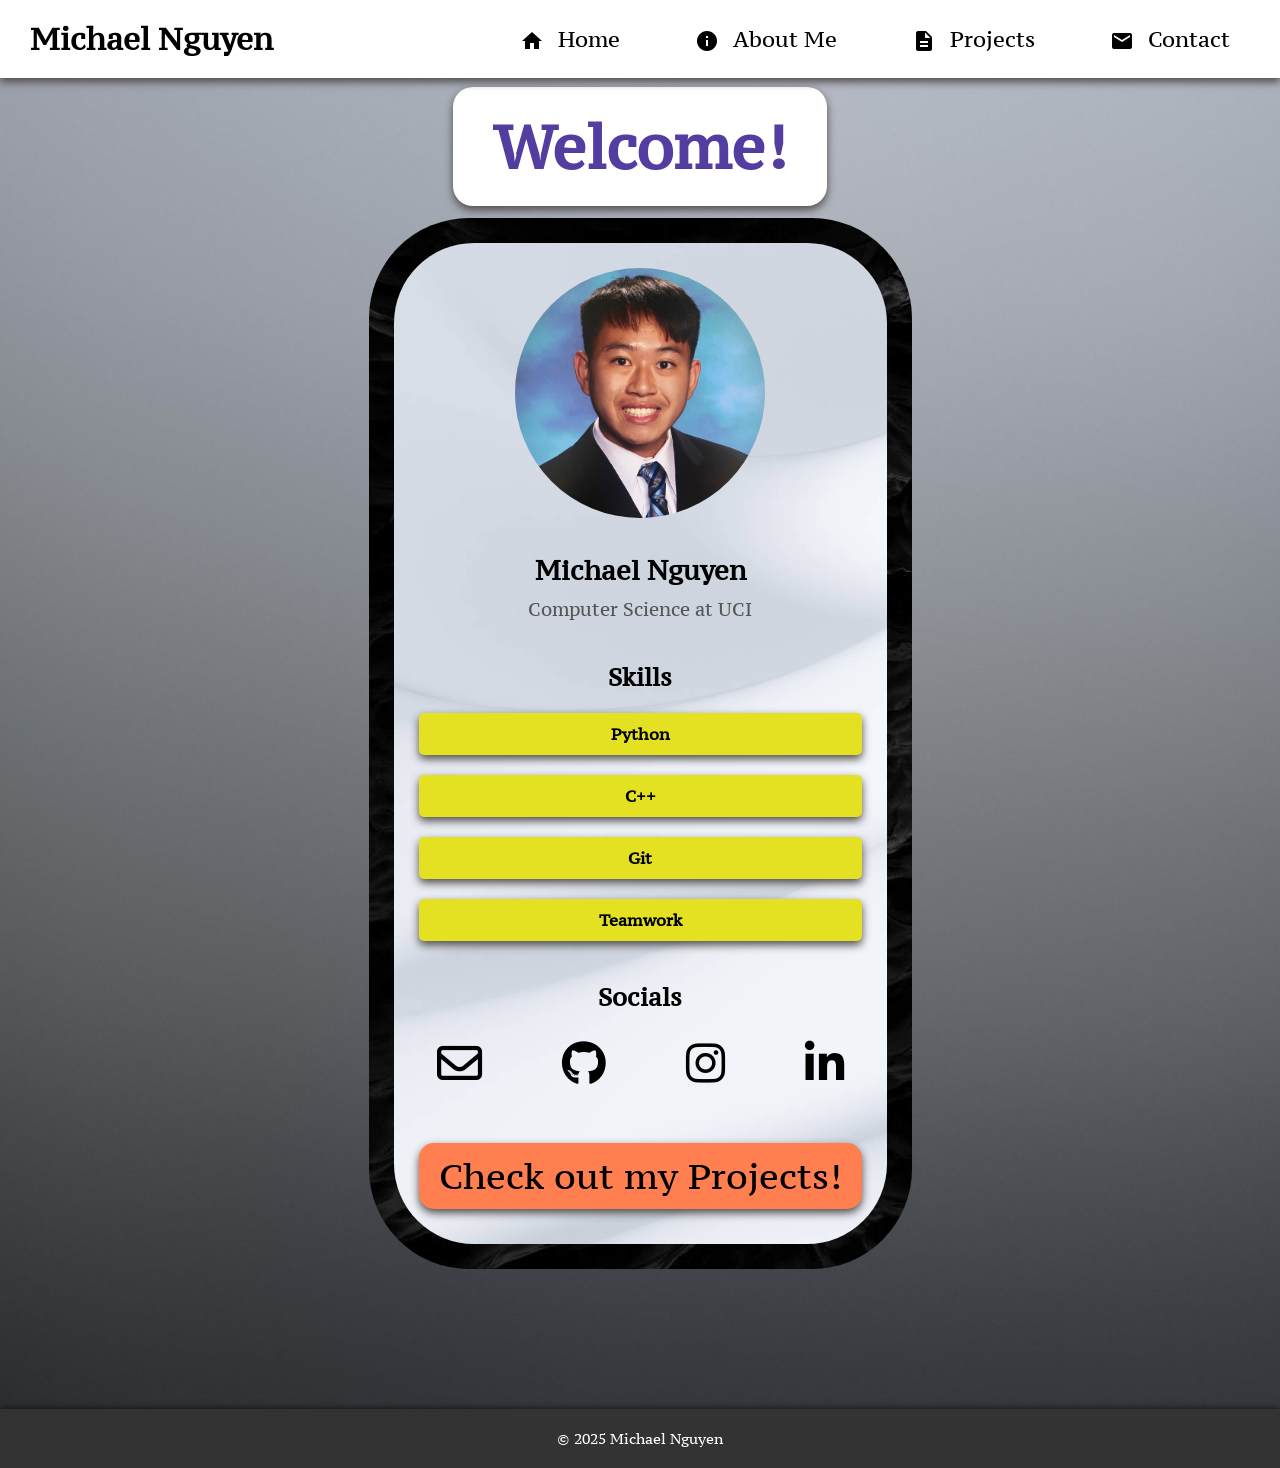
==== commit 7ad295a2: "Finished home page" ====
--- a/index.html
+++ b/index.html
@@ -16,10 +16,8 @@
     <link href="https://fonts.googleapis.com/icon?family=Material+Icons" rel="stylesheet">
     <link href="https://fonts.googleapis.com/css2?family=PT+Serif+Caption:ital@0;1&display=swap" rel="stylesheet">
     <link href="https://cdnjs.cloudflare.com/ajax/libs/font-awesome/6.0.0-beta3/css/all.min.css" rel="stylesheet">
-    <!-- you would also link to Bootstrap here! -->
     <title>Michael's Portfolio</title>
 </head>
-
 <body>
 
     <!-- Header -->
@@ -33,11 +31,16 @@
             </nav>        
     </header>
 
+    <!-- Welcome -->
+    <div class="welcome">
+        <h1>Welcome!</h1>
+    </div>
+
     <!-- Backgrounds -->
     <div class="outer-background-wrapper">
         <div class="outer-background">
             <div class="inner-background">
-                <img src="imgs/mePic.jpg" alt="Michael Nguyen Picture" class="profile-picture">
+                <img src="imgs/michaelPicture.jpg" alt="" class="profile-picture">
 
                 <!-- Info -->
                 <section class="info">
@@ -60,30 +63,35 @@
                 <section class="contact-section">
                     <h2>Socials</h2>
                     <div class="social-media">
-                        <a href="mailto:michael_n35@yahoo.com" target="_blank" class="social-icon">
-                            <i class="fa-regular fa-envelope"></i>
+                        <a href="mailto:michael_n35@yahoo.com" target="_blank" class="social-icon" title="Michael's Mail">
+                            <em class="fa-regular fa-envelope"></em>
                         </a>
-                        <a href="https://github.com/Cerion01" target="_blank" class="social-icon">
-                            <i class="fab fa-github"></i>
+                        <a href="https://github.com/Cerion01" target="_blank" class="social-icon" title="Michael's Github">
+                            <em class="fab fa-github"></em>
                         </a>
-                        <a href="https://www.instagram.com/m1chael_w1n/" target="_blank" class="social-icon">
-                            <i class="fab fa-instagram"></i>
+                        <a href="https://www.instagram.com/m1chael_w1n/" target="_blank" class="social-icon" title="Michael's Instagram">
+                            <em class="fab fa-instagram"></em>
                         </a>
-                        <a href="https://www.linkedin.com/in/michael-nguyen-cerion01/" target="_blank" class="social-icon">
-                            <i class="fab fa-linkedin-in"></i>
+                        <a href="https://www.linkedin.com/in/michael-nguyen-cerion01/" target="_blank" class="social-icon" title="Michael's Linkedin">
+                            <em class="fab fa-linkedin-in"></em>
                         </a>
                     </div>
                 </section>
 
                 <!-- Projects Button -->
-                <section>
+                <div>
                     <a href="projects.html" class="projects-button">
                         Check out my Projects!
                     </a>
-                </section>
+                </div>
 
             </div>
         </div>
     </div>
+
+    <!-- Footer -->
+    <footer class="footer">
+        <p>&copy; 2025 Michael Nguyen</p>
+    </footer>
 </body>
 </html>
--- a/cssFiles/indexStyle.css
+++ b/cssFiles/indexStyle.css
@@ -199,3 +199,27 @@
         transform: translateY(-5px);
     }
 }
+
+.welcome {
+    position: absolute;        
+    top: 87px;
+    left: 50%;
+    transform: translateX(-50%);
+    text-align: center;
+    padding: 20px 40px;
+    font-size: 30px;
+    color: rgb(83, 61, 161);
+    background: rgb(255, 255, 255);
+    border-radius: 20px;
+    box-shadow: 0 4px 8px rgb(80, 76, 76);
+}
+
+.footer {
+    text-align: center;
+    padding: 20px;
+    background-color: #333333;
+    color: white;
+    font-size: 14px;
+    position: relative;
+    box-shadow: 0 1px 8px rgb(0, 0, 0);
+}
--- a/cssFiles/indexResolution.css
+++ b/cssFiles/indexResolution.css
@@ -57,6 +57,17 @@
     .skills {
         flex-direction: column;
     }
+
+    .welcome {
+        font-size: 15px;
+        top: 120px;
+    }
+}
+
+@media (max-width: 890px) {
+    .welcome {
+        top: 150px;
+    }
 }
 
 @media (max-width: 768px) {
@@ -107,6 +118,12 @@
     }
 }
 
+@media (max-width: 660px) {
+    .welcome {
+        top: 190px;
+    }
+}
+
 @media (max-width: 550px) {
     .social-media {
         gap: 40px;
@@ -125,6 +142,11 @@
 
     .info p {
         font-size: 16px;
+    }
+    
+    .welcome {
+        font-size: 10px;
+        top: 200px;
     }
 }
 
@@ -145,3 +167,9 @@
         font-size: 20px;
     }
 }
+
+@media (max-width: 345px) {
+    .welcome {
+        top: 320px;
+    }
+}
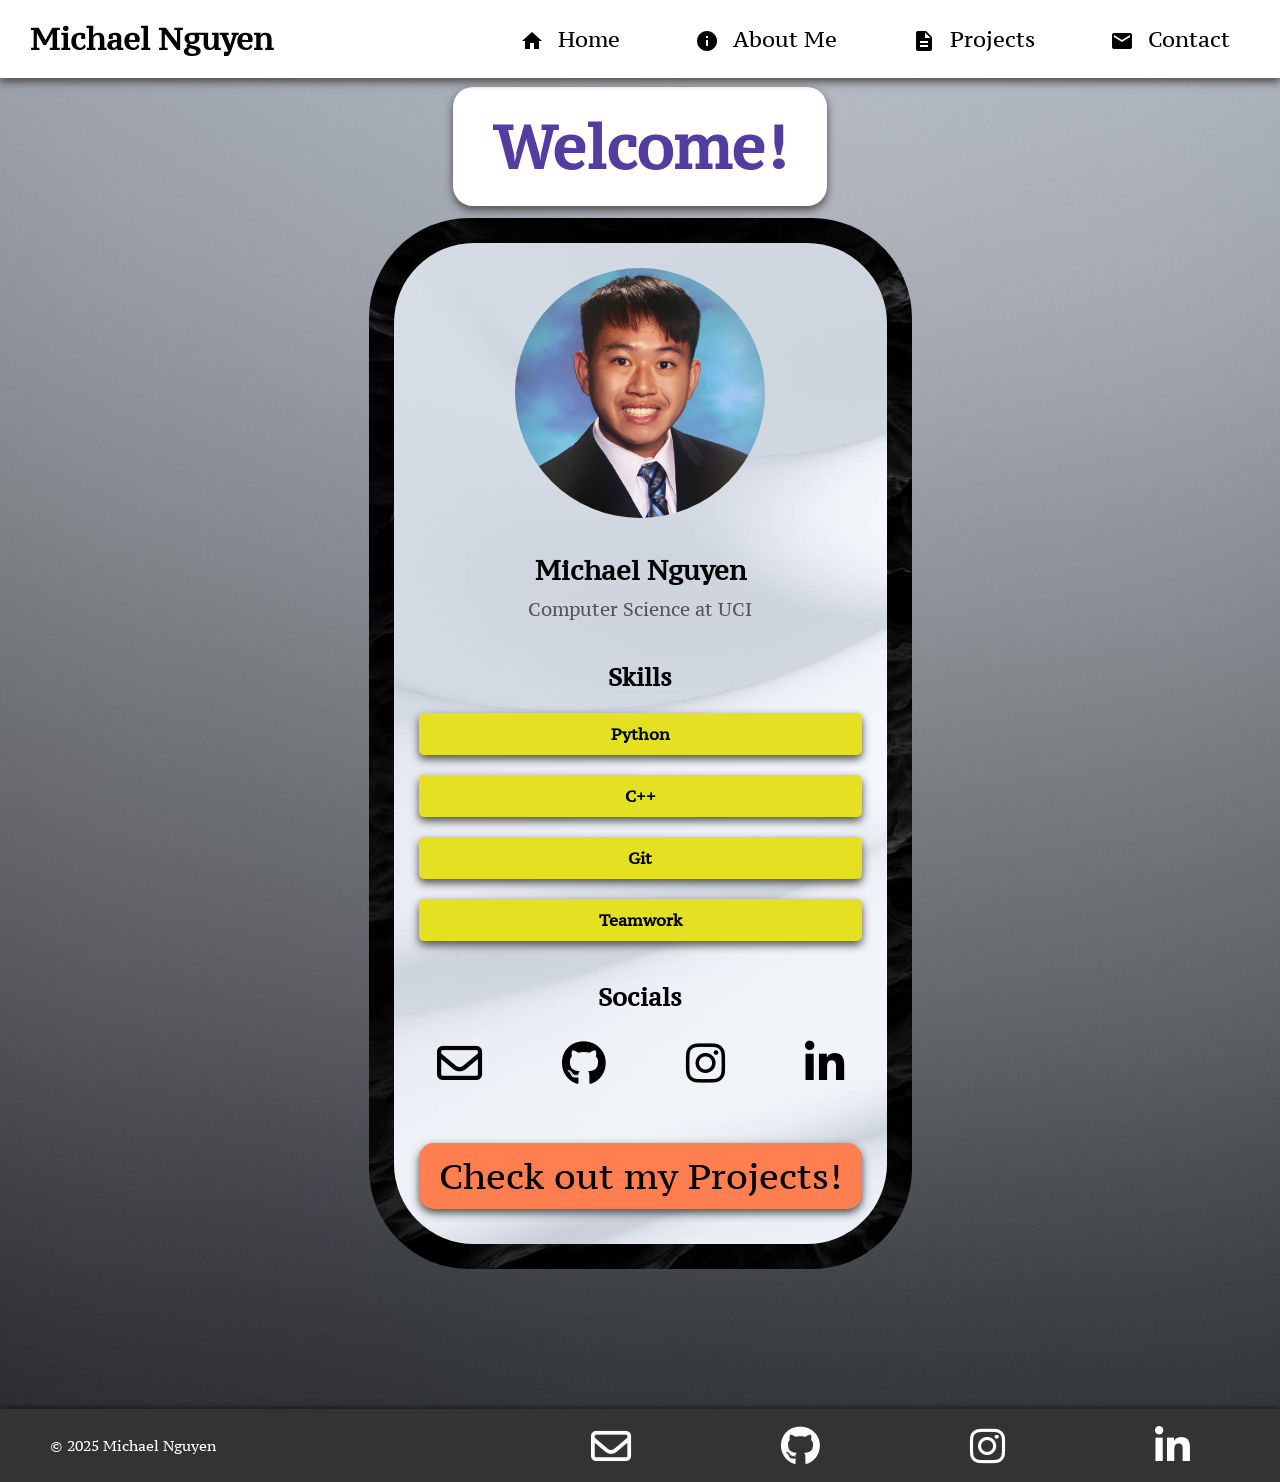
==== commit 8b65f9f0: "Completed Portfolio" ====
--- a/index.html
+++ b/index.html
@@ -6,13 +6,14 @@
 EMAIL: michan14@uci.edu
 -->
 
+<!-- All CSS/Info -->
 <head>
     <meta charset="utf-8">
     <meta name="author" content="Michael Nguyen">
     <meta name="description" content="Michael Nguyen's Portfolio">
     <meta name="viewport" content="width=device-width, initial-scale=1.0">
-    <link rel="stylesheet" href="cssFiles/indexStyle.css">
-    <link rel="stylesheet" href="cssFiles/indexResolution.css">
+    <link rel="stylesheet" href="cssFiles/styles/indexStyle.css">
+    <link rel="stylesheet" href="cssFiles/resolutions/indexResolution.css">
     <link href="https://fonts.googleapis.com/icon?family=Material+Icons" rel="stylesheet">
     <link href="https://fonts.googleapis.com/css2?family=PT+Serif+Caption:ital@0;1&display=swap" rel="stylesheet">
     <link href="https://cdnjs.cloudflare.com/ajax/libs/font-awesome/6.0.0-beta3/css/all.min.css" rel="stylesheet">
@@ -36,62 +37,80 @@
         <h1>Welcome!</h1>
     </div>
 
-    <!-- Backgrounds -->
-    <div class="outer-background-wrapper">
-        <div class="outer-background">
-            <div class="inner-background">
-                <img src="imgs/michaelPicture.jpg" alt="" class="profile-picture">
+    <main>
+        <!-- Backgrounds -->
+        <div class="outer-background-wrapper">
+            <div class="outer-background">
+                <div class="inner-background">
+                    <img src="imgs/michaelPicture.jpg" alt="Portrait of Michael Nguyen" class="profile-picture">
 
-                <!-- Info -->
-                <section class="info">
-                    <h2>Michael Nguyen</h2>
-                    <p>Computer Science at UCI</p>
-                </section>
-                
-                <!-- Skill Boxes -->
-                <section class="skills-section">
-                    <h2>Skills</h2>
-                    <div class="skills">
-                        <div class="skill-box">Python</div>
-                        <div class="skill-box">C++</div>
-                        <div class="skill-box">Git</div>
-                        <div class="skill-box">Teamwork</div>
-                    </div>
-                </section>
-                
-                <!-- Socials -->
-                <section class="contact-section">
-                    <h2>Socials</h2>
-                    <div class="social-media">
-                        <a href="mailto:michael_n35@yahoo.com" target="_blank" class="social-icon" title="Michael's Mail">
-                            <em class="fa-regular fa-envelope"></em>
-                        </a>
-                        <a href="https://github.com/Cerion01" target="_blank" class="social-icon" title="Michael's Github">
-                            <em class="fab fa-github"></em>
-                        </a>
-                        <a href="https://www.instagram.com/m1chael_w1n/" target="_blank" class="social-icon" title="Michael's Instagram">
-                            <em class="fab fa-instagram"></em>
-                        </a>
-                        <a href="https://www.linkedin.com/in/michael-nguyen-cerion01/" target="_blank" class="social-icon" title="Michael's Linkedin">
-                            <em class="fab fa-linkedin-in"></em>
+                    <!-- Info -->
+                    <section class="info">
+                        <h2>Michael Nguyen</h2>
+                        <p>Computer Science at UCI</p>
+                    </section>
+                    
+                    <!-- Skill Boxes -->
+                    <section class="skills-section">
+                        <h2>Skills</h2>
+                        <div class="skills">
+                            <div class="skill-box">Python</div>
+                            <div class="skill-box">C++</div>
+                            <div class="skill-box">Git</div>
+                            <div class="skill-box">Teamwork</div>
+                        </div>
+                    </section>
+                    
+                    <!-- Socials -->
+                    <section class="contact-section">
+                        <h2>Socials</h2>
+                        <div class="social-media">
+                            <a href="mailto:michael_n35@yahoo.com" target="_blank" class="social-icon" title="Michael's Mail">
+                                <em class="fa-regular fa-envelope"></em>
+                            </a>
+                            <a href="https://github.com/Cerion01" target="_blank" class="social-icon" title="Michael's Github">
+                                <em class="fab fa-github"></em>
+                            </a>
+                            <a href="https://www.instagram.com/m1chael_w1n/" target="_blank" class="social-icon" title="Michael's Instagram">
+                                <em class="fab fa-instagram"></em>
+                            </a>
+                            <a href="https://www.linkedin.com/in/michael-nguyen-cerion01/" target="_blank" class="social-icon" title="Michael's Linkedin">
+                                <em class="fab fa-linkedin-in"></em>
+                            </a>
+                        </div>
+                    </section>
+
+                    <!-- Projects Button -->
+                    <div>
+                        <a href="projects.html" class="projects-button">
+                            Check out my Projects!
                         </a>
                     </div>
-                </section>
 
-                <!-- Projects Button -->
-                <div>
-                    <a href="projects.html" class="projects-button">
-                        Check out my Projects!
-                    </a>
                 </div>
-
             </div>
         </div>
-    </div>
+    </main>
 
     <!-- Footer -->
     <footer class="footer">
-        <p>&copy; 2025 Michael Nguyen</p>
+        <div class="footer-container">
+            <p>&copy; 2025 Michael Nguyen</p>
+            <div class="social-media-footer">
+                <a href="mailto:michael_n35@yahoo.com" target="_blank" class="social-icon-footer" title="Michael's Mail">
+                    <em class="fa-regular fa-envelope"></em>
+                </a>
+                <a href="https://github.com/Cerion01" target="_blank" class="social-icon-footer" title="Michael's Github">
+                    <em class="fab fa-github"></em>
+                </a>
+                <a href="https://www.instagram.com/m1chael_w1n/" target="_blank" class="social-icon-footer" title="Michael's Instagram">
+                    <em class="fab fa-instagram"></em>
+                </a>
+                <a href="https://www.linkedin.com/in/michael-nguyen-cerion01/" target="_blank" class="social-icon-footer" title="Michael's Linkedin">
+                    <em class="fab fa-linkedin-in"></em>
+                </a>
+            </div>
+        </div>
     </footer>
 </body>
 </html>
--- a/cssFiles/styles/indexStyle.css
+++ b/cssFiles/styles/indexStyle.css
@@ -0,0 +1,253 @@
+/* Apply to all */
+* {
+    margin: 0;
+    padding: 0;
+    box-sizing: border-box;
+    font-family: 'PT Serif Caption', serif;
+}
+
+.material-icons {
+    color: black;
+    vertical-align: middle;
+    margin-right: 8px;
+}
+
+header {
+    background: white;
+    padding: 10px;
+    position: sticky;
+    top: 0;
+    z-index: 1000;
+    display: flex;
+    justify-content: space-between;
+    align-items: center;
+    box-shadow: 0 4px 8px rgb(80, 76, 76);
+}
+
+.name {
+    font-size: 30px;
+    font-weight: bold;
+    color: black;
+    display: flex;
+    align-items: center;
+    font-family: 'PT Serif Caption', serif;
+    margin-left: 20px;
+}
+
+nav {
+    display: flex;
+    gap: 5px;
+}
+
+nav a {
+    color: black;
+    text-decoration: none;
+    padding: 15px 30px;
+    font-family: 'PT Serif Caption', serif;
+    transition: background 0.3s;
+    margin-right: 10px;
+    font-size: 21px;
+}
+
+nav a:hover {
+    background: rgb(224, 219, 219);
+}
+
+/* Index CSS */
+.outer-background {
+    background-image: url(../../imgs/blackBackground.jpg);
+    border-radius: 100px;
+    padding: 40px;
+    max-width: 1600px;
+    min-height: 1000px;
+    margin: 100px auto;
+    display: flex;
+    justify-content: center;
+    align-items: center;
+}
+
+.inner-background {
+    background-image: url(../../imgs/whiteBackground.jpg);
+    border-radius: 80px;
+    padding: 40px;
+    min-height: 900px;
+    min-width: 1400px;
+    text-align: center;
+    background-size: cover;
+    background-repeat: no-repeat;
+    background-position: 0 0;
+    animation: moveBackground 40s linear infinite;
+}
+
+.outer-background-wrapper {
+    background-image: url(../../imgs/grayBackground.jpg);
+    background-size: cover;
+    background-position: center center;
+    padding: 40px;
+    max-width: 3000px;
+    min-height: 1000px;
+    margin: auto;
+    display: flex;
+    justify-content: center;
+    align-items: center;
+}
+
+.profile-picture {
+    width: 300px;
+    height: 300px;
+    border-radius: 50%;
+    object-fit: cover;
+    margin-bottom: 30px;
+}
+
+.info h2 {
+    margin: 0;
+    font-size: 30px;
+    color: black;
+    font-family: 'PT Serif Caption', serif;
+}
+
+.info p {
+    margin-top: 10px;
+    font-size: 20px;
+    color: #555;
+    font-family: 'PT Serif Caption', serif;
+}
+
+.skills-section, .contact-section {
+    text-align: center;
+    margin: 40px auto;
+    max-width: 800px;
+    font-family: 'PT Serif Caption', serif;
+}
+
+.skills {
+    display: flex;
+    justify-content: space-around;
+    margin-top: 20px;
+    font-family: 'PT Serif Caption', serif;
+}
+
+.skill-box {
+    background: rgb(228, 225, 35);
+    padding: 10px 20px;
+    border-radius: 5px;
+    box-shadow: 0 4px 8px rgb(80, 76, 76);
+    font-weight: bold;
+    font-family: 'PT Serif Caption', serif;
+}
+
+.social-media {
+    display: flex;
+    justify-content: center;
+    gap: 80px;
+    margin-top: 20px;
+}
+
+.social-icon {
+    text-decoration: none;
+    color: #000000;
+    font-size: 45px;
+    transition: color 0.3s ease, transform 0.3s ease;
+}
+
+.social-icon:hover {
+    color: #0077b5;
+    transform: scale(1.2);
+}
+
+/* Move background white inner image */
+@keyframes moveBackground {
+    0% {
+        background-position: 0 0;
+    }
+    50% {
+        background-position: 100% 100%;
+    }
+    100% {
+        background-position: 0 0;
+    }
+}
+
+.projects-button {
+    display: inline-block;
+    padding: 10px 20px;
+    background-color: #ff7f50;
+    color: black;
+    font-size: 35px;
+    text-decoration: none;
+    border-radius: 15px;
+    text-align: center;
+    cursor: pointer;
+    box-shadow: 0 4px 8px rgb(80, 76, 76);
+    transition: background-color 0.3s ease, transform 0.3s ease;
+    animation: bounce 1s ease infinite;
+    position: relative;
+    margin: 10px auto;
+}
+
+.projects-button:hover {
+    background-color: #da6d46;
+}
+
+/* Move Project Button */
+@keyframes bounce {
+    0%, 20%, 50%, 80%, 100% {
+        transform: translateY(0);
+    }
+    40% {
+        transform: translateY(-10px);
+    }
+    60% {
+        transform: translateY(-5px);
+    }
+}
+
+.welcome {
+    position: absolute;        
+    top: 87px;
+    left: 50%;
+    transform: translateX(-50%);
+    text-align: center;
+    padding: 20px 40px;
+    font-size: 30px;
+    color: rgb(83, 61, 161);
+    background: rgb(255, 255, 255);
+    border-radius: 20px;
+    box-shadow: 0 4px 8px rgb(80, 76, 76);
+}
+
+.footer {
+    text-align: center;
+    padding: 10px 20px;
+    background-color: #333333;
+    color: white;
+    font-size: 14px;
+    position: relative;
+    box-shadow: 0 1px 8px rgb(0, 0, 0);
+}
+
+.footer-container {
+    display: flex;
+    justify-content: space-between;
+    align-items: center;
+    margin-left: 30px;
+}
+
+.social-media-footer {
+    display: flex;
+    gap: 150px;
+    margin-right: 70px;
+}
+
+.social-icon-footer {
+    text-decoration: none;
+    color: white;
+    font-size: 40px;
+    transition: color 0.3s ease, transform 0.3s ease;
+}
+
+.social-icon-footer:hover {
+    color: #0077b5;
+    transform: scale(1.2);
+}
--- a/cssFiles/resolutions/indexResolution.css
+++ b/cssFiles/resolutions/indexResolution.css
@@ -0,0 +1,206 @@
+@media (max-width: 1500px) {
+    .outer-background, .inner-background {
+        max-width: 95%;
+        padding: 25px;
+    }
+
+    .inner-background {
+        min-width: 100%;
+    }
+
+    .profile-picture {
+        width: 250px;
+        height: 250px;
+    }
+
+    .info h2 {
+        font-size: 26px;
+    }
+
+    .info p {
+        font-size: 18px;
+    }
+
+    .skills {
+        flex-direction: column;
+        gap: 20px;
+    }
+
+    .skill-box {
+        padding: 10px;
+    }
+}
+
+@media (max-width: 1200px) {
+    .outer-background, .inner-background {
+        max-width: 90%;
+        padding: 20px;
+    }
+
+    .inner-background {
+        min-width: 100%;
+    }
+
+    .profile-picture {
+        width: 200px;
+        height: 200px;
+    }
+
+    .info h2 {
+        font-size: 24px;
+    }
+
+    .info p {
+        font-size: 18px;
+    }
+
+    .skills {
+        flex-direction: column;
+    }
+
+    .welcome {
+        font-size: 15px;
+        top: 120px;
+    }
+
+    .footer-container {
+        flex-direction: column;
+        align-items: center;
+    }
+
+    .social-media-footer {
+        gap: 80px;
+        margin: 20px 0;
+    }
+}
+
+@media (max-width: 890px) {
+    .welcome {
+        top: 150px;
+    }
+}
+
+@media (max-width: 768px) {
+    header {
+        flex-direction: column;
+        padding: 15px;
+    }
+
+    nav {
+        flex-wrap: wrap;
+        justify-content: center;
+        gap: 10px;
+    }
+
+    nav a {
+        padding: 10px 15px;
+        font-size: 16px;
+    }
+
+    .name {
+        font-size: 24px;
+        margin-left: 0;
+        text-align: center;
+    }
+
+    .outer-background-wrapper {
+        padding: 20px;
+    }
+
+    .skills {
+        flex-direction: column;
+        gap: 20px;
+    }
+
+    .skill-box {
+        padding: 10px;
+    }
+
+    .footer-container {
+        text-align: center;
+    }
+
+    .social-media-footer {
+        gap: 50px;
+    }
+}
+
+@media (max-width: 660px) {
+    .welcome {
+        top: 190px;
+    }
+}
+
+@media (max-width: 550px) {
+    .social-media {
+        gap: 40px;
+    }
+}
+
+@media (max-width: 480px) {
+    .profile-picture {
+        width: 150px;
+        height: 150px;
+    }
+
+    .info h2 {
+        font-size: 20px;
+    }
+
+    .info p {
+        font-size: 16px;
+    }
+    
+    .welcome {
+        font-size: 10px;
+        top: 200px;
+    }
+
+    .name {
+        font-size: 20px;
+        text-align: center;
+    }
+
+    nav a {
+        padding: 8px 10px;
+        font-size: 14px;
+    }
+
+    .social-icon-footer {
+        font-size: 30px;
+    }
+}
+
+@media (max-width: 420px) {
+    .social-media {
+        gap: 30px;
+    }
+
+    .social-icon {
+        font-size: 20px;
+    }
+
+    .scroll-arrow {
+        font-size: 20px;
+    }
+    
+    .projects-button {
+        font-size: 20px;
+    }
+}
+
+@media (max-width: 360px) {
+    .footer-container {
+        flex-direction: column;
+    }
+
+    .social-media-footer {
+        gap: 30px;
+    }
+}
+
+@media (max-width: 345px) {
+    .welcome {
+        top: 320px;
+    }
+}
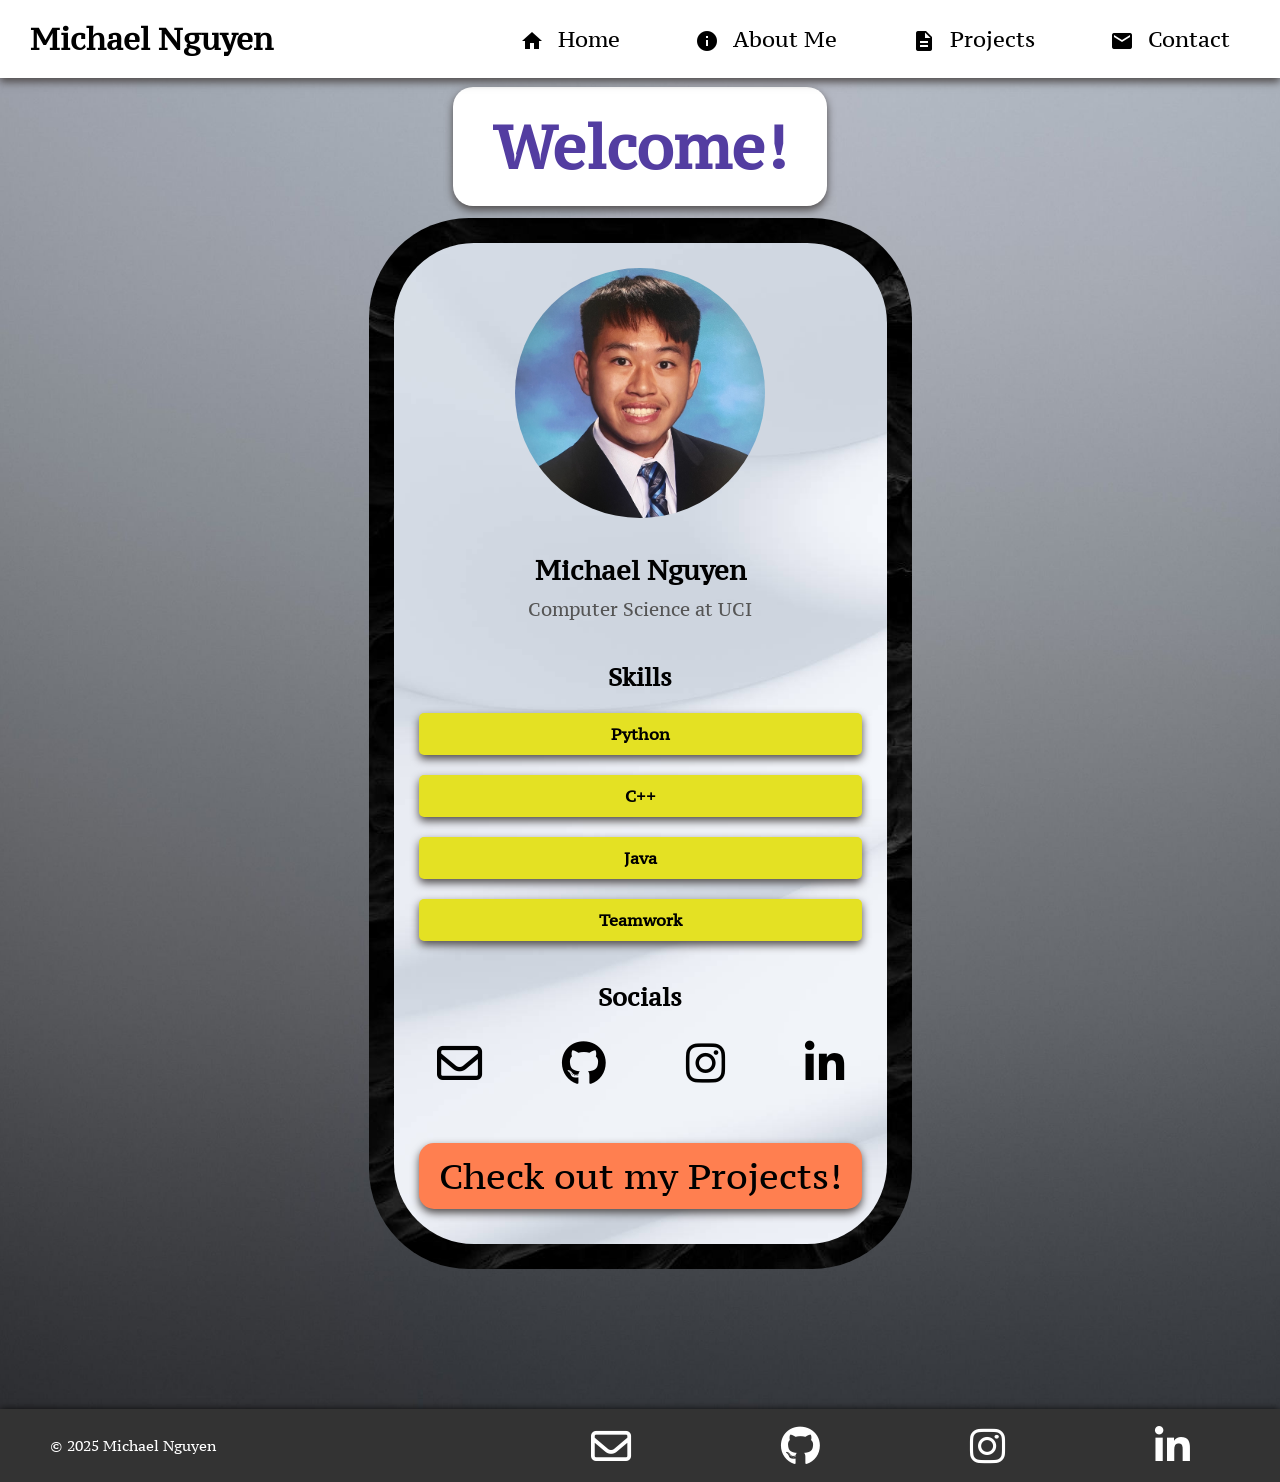
==== commit dbfb11ab: "Updated about and project section" ====
--- a/index.html
+++ b/index.html
@@ -56,7 +56,7 @@
                         <div class="skills">
                             <div class="skill-box">Python</div>
                             <div class="skill-box">C++</div>
-                            <div class="skill-box">Git</div>
+                            <div class="skill-box">Java</div>
                             <div class="skill-box">Teamwork</div>
                         </div>
                     </section>
